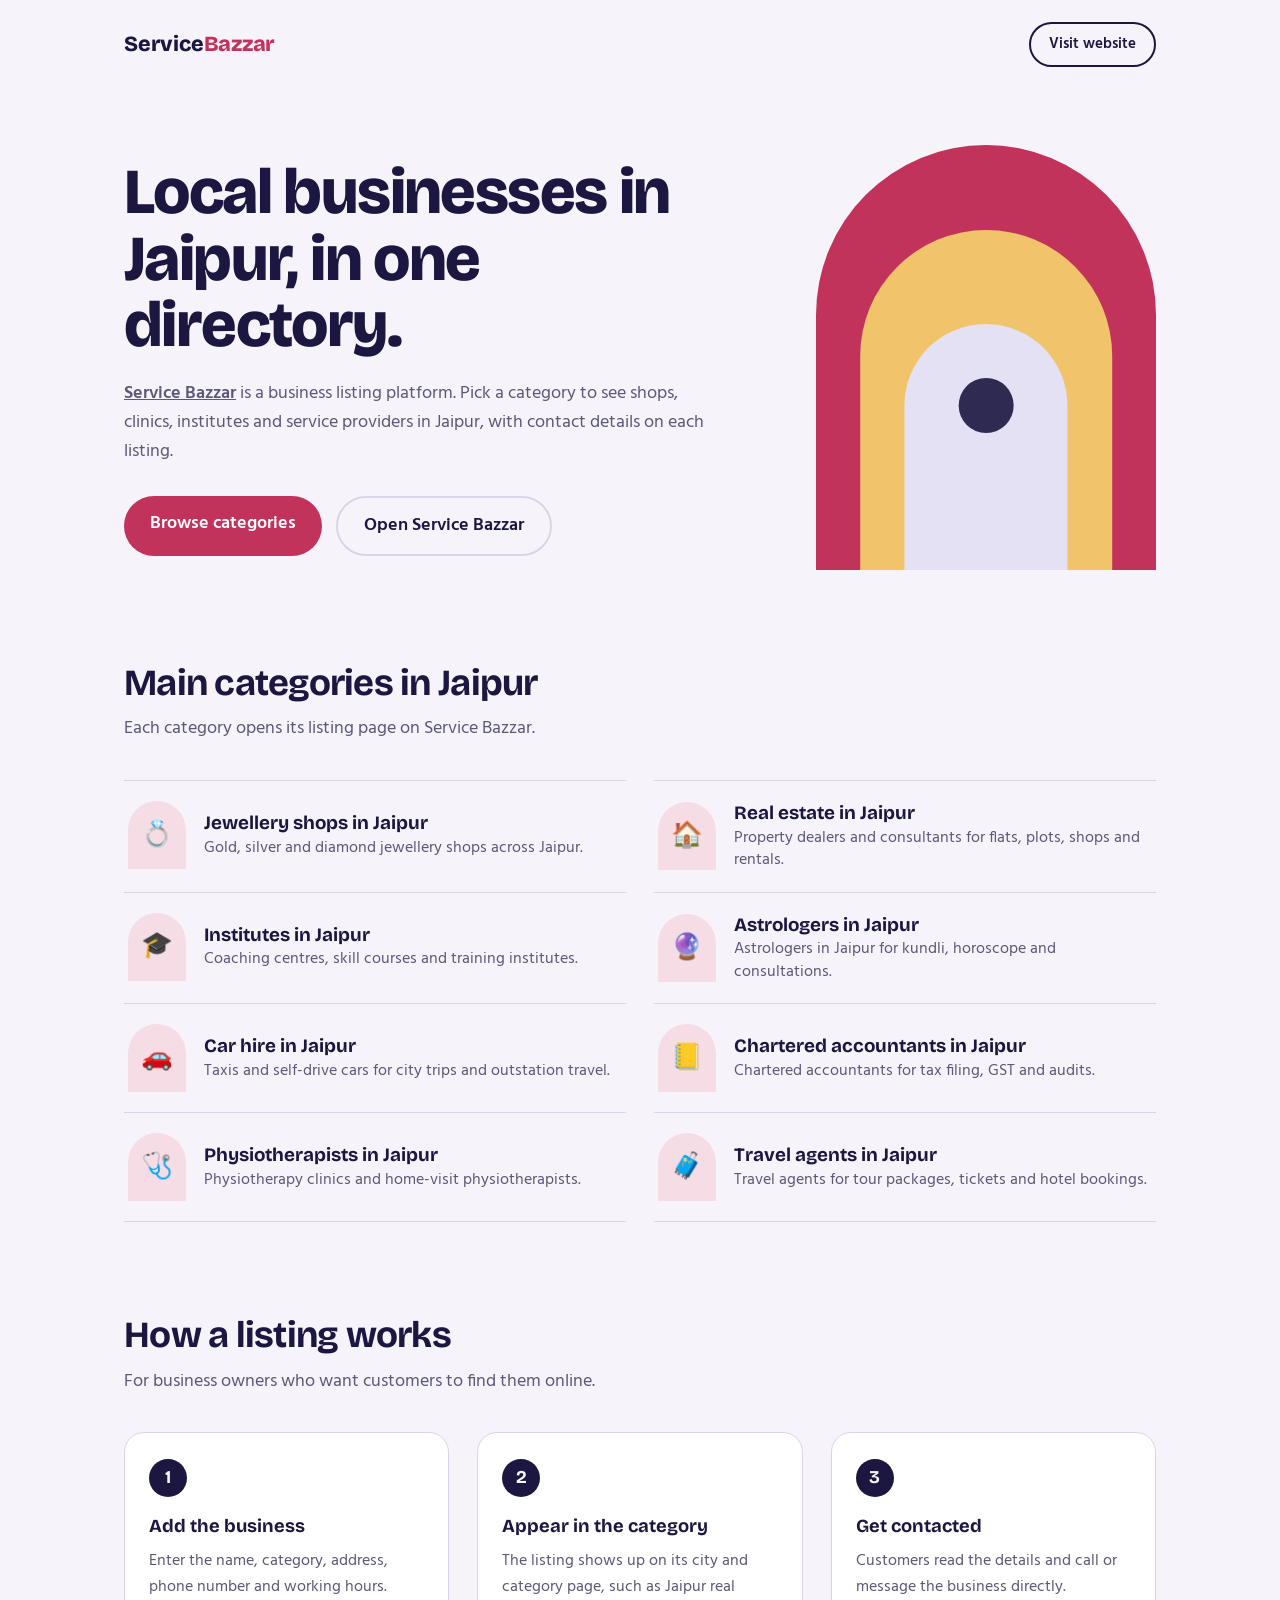
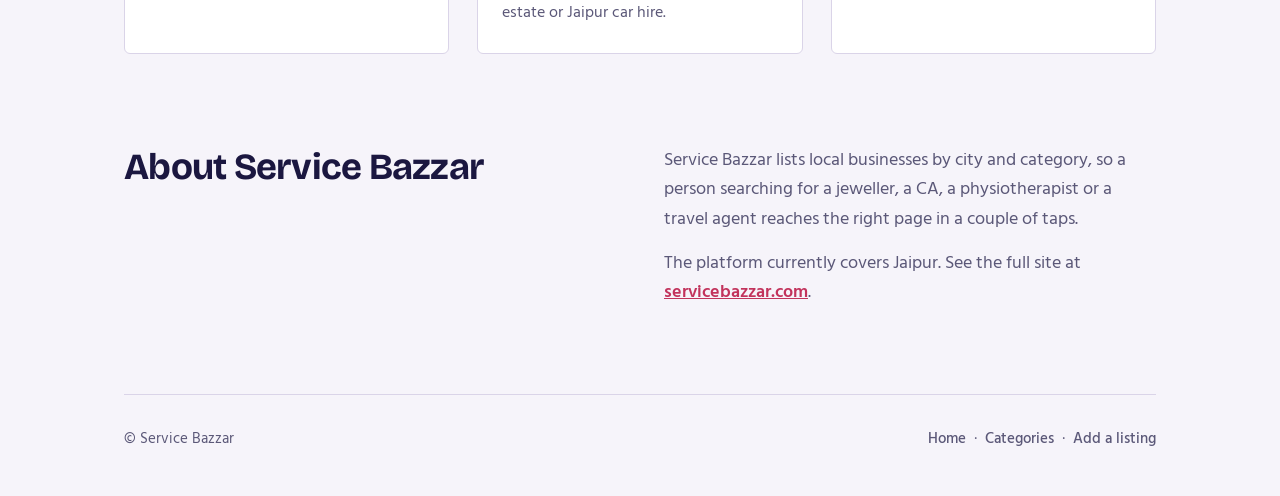
==== index.html @ 939d5f41 "Add files via upload" ====
<!DOCTYPE html>
<html lang="en">
<head>
<meta charset="utf-8">
<meta name="viewport" content="width=device-width, initial-scale=1, viewport-fit=cover">
<title>Service Bazzar – Business directory for Jaipur</title>
<meta name="description" content="Service Bazzar is a local business directory. Browse Jaipur categories such as jewellery shops, real estate, institutes, astrologers, car hire, chartered accountants, physiotherapists and travel agents.">
<link rel="canonical" href="https://servicebazzar09.github.io/servicebazzar09/">
<meta property="og:title" content="Service Bazzar – Business directory for Jaipur">
<meta property="og:description" content="Browse local business categories in Jaipur and add your own listing.">
<meta property="og:type" content="website">
<link rel="preconnect" href="https://fonts.googleapis.com">
<link rel="preconnect" href="https://fonts.gstatic.com" crossorigin>
<link href="https://fonts.googleapis.com/css2?family=Bricolage+Grotesque:opsz,wght@12..96,500;12..96,700;12..96,800&family=Hind:wght@400;500;600&display=swap" rel="stylesheet">
<script type="application/ld+json">
{
  "@context": "https://schema.org",
  "@graph": [
    {
      "@type": "WebSite",
      "name": "Service Bazzar",
      "url": "https://www.servicebazzar.com/"
    },
    {
      "@type": "ItemList",
      "name": "Service Bazzar categories in Jaipur",
      "itemListElement": [
        {
          "@type": "ListItem",
          "position": 1,
          "name": "Jewellery shops in Jaipur",
          "url": "https://www.servicebazzar.com/jaipur/jewellery-shop"
        },
        {
          "@type": "ListItem",
          "position": 2,
          "name": "Real estate in Jaipur",
          "url": "https://www.servicebazzar.com/jaipur/real-estate"
        },
        {
          "@type": "ListItem",
          "position": 3,
          "name": "Institutes in Jaipur",
          "url": "https://www.servicebazzar.com/jaipur/institute"
        },
        {
          "@type": "ListItem",
          "position": 4,
          "name": "Astrologers in Jaipur",
          "url": "https://www.servicebazzar.com/jaipur/astrologers"
        },
        {
          "@type": "ListItem",
          "position": 5,
          "name": "Car hire in Jaipur",
          "url": "https://www.servicebazzar.com/jaipur/car-hire"
        },
        {
          "@type": "ListItem",
          "position": 6,
          "name": "Chartered accountants in Jaipur",
          "url": "https://www.servicebazzar.com/jaipur/chartered--caccountanta"
        },
        {
          "@type": "ListItem",
          "position": 7,
          "name": "Physiotherapists in Jaipur",
          "url": "https://www.servicebazzar.com/jaipur/physiotherapists"
        },
        {
          "@type": "ListItem",
          "position": 8,
          "name": "Travel agents in Jaipur",
          "url": "https://www.servicebazzar.com/jaipur/travel-agent"
        }
      ]
    }
  ]
}
</script>
<style>
:root{
  --bg:#F6F4FA; --surface:#FFFFFF; --ink:#1B1740; --muted:#5B5878; --line:#DAD4E8;
  --rose:#C2335C; --rose-soft:#F6DCE5; --sand:#F1C46B; --indigo-soft:#E4E1F4;
  --head:"Bricolage Grotesque","Segoe UI",system-ui,sans-serif;
  --body:"Hind","Segoe UI",system-ui,-apple-system,sans-serif;
}
@media (prefers-color-scheme:dark){
  :root:not([data-theme="light"]){
    --bg:#14112E; --surface:#1D1941; --ink:#F1EEFB; --muted:#B3AED0; --line:#352F63;
    --rose:#F0769B; --rose-soft:#3A2147; --sand:#F1C46B; --indigo-soft:#262152;
  }
}
*{box-sizing:border-box}
html{scroll-behavior:smooth}
body{margin:0;background:var(--bg);color:var(--ink);font-family:var(--body);font-size:18px;line-height:1.65;padding-top:env(safe-area-inset-top,0px);padding-bottom:env(safe-area-inset-bottom,0px)}
a{color:inherit}
:focus-visible{outline:3px solid var(--rose);outline-offset:3px;border-radius:6px}
.wrap{max-width:1080px;margin:0 auto;padding:0 24px}
header.top{display:flex;align-items:center;justify-content:space-between;padding:22px 0}
.brand{font-family:var(--head);font-weight:800;font-size:1.35rem;text-decoration:none;letter-spacing:-.01em}
.brand i{font-style:normal;color:var(--rose)}
.top a.cta{font-weight:600;text-decoration:none;border:2px solid var(--ink);padding:8px 18px;border-radius:999px;font-size:.95rem}
.top a.cta:hover{background:var(--ink);color:var(--bg)}

.hero{display:grid;grid-template-columns:1.25fr .75fr;gap:48px;align-items:center;padding:56px 0 72px}
.hero h1{font-family:var(--head);font-weight:800;font-size:clamp(2.3rem,5.4vw,4rem);line-height:1.04;letter-spacing:-.025em;margin:0 0 20px}
.hero p{color:var(--muted);max-width:34em;margin:0 0 30px;font-size:1.1rem}
.btns{display:flex;flex-wrap:wrap;gap:14px}
.btn{display:inline-block;font-weight:600;text-decoration:none;padding:13px 26px;border-radius:999px}
.btn.primary{background:var(--rose);color:#fff}
.btn.primary:hover{filter:brightness(1.08)}
.btn.ghost{border:2px solid var(--line)}
.btn.ghost:hover{border-color:var(--ink)}

/* jharokha-style arch stack */
.arches{position:relative;aspect-ratio:4/5;max-width:340px;margin-left:auto;width:100%}
.arches span{position:absolute;left:50%;transform:translateX(-50%);border-radius:999px 999px 0 0;display:block}
.arches .a1{width:100%;height:100%;background:var(--rose)}
.arches .a2{width:74%;height:80%;bottom:0;background:var(--sand)}
.arches .a3{width:48%;height:58%;bottom:0;background:var(--indigo-soft)}
.arches .a3::after{content:"";position:absolute;left:50%;top:22%;width:34%;aspect-ratio:1;transform:translateX(-50%);border-radius:50%;background:var(--ink);opacity:.9}
.arches .a1,.arches .a2,.arches .a3{bottom:0}

section{padding:20px 0 72px}
h2{font-family:var(--head);font-weight:700;font-size:clamp(1.6rem,3.4vw,2.3rem);letter-spacing:-.02em;line-height:1.15;margin:0 0 10px}
.lede{color:var(--muted);margin:0 0 36px;max-width:40em}

ul.tiles{list-style:none;margin:0;padding:0;display:grid;grid-template-columns:repeat(2,1fr);gap:0 28px}
.tile{display:flex;gap:18px;align-items:center;text-decoration:none;padding:20px 4px;border-top:1px solid var(--line)}
ul.tiles li:nth-last-child(-n+2) .tile{border-bottom:1px solid var(--line)}
.arch{flex:none;width:58px;height:68px;display:grid;place-items:end center;padding-bottom:12px;font-size:1.6rem;background:var(--rose-soft);border-radius:999px 999px 8px 8px;transition:background .2s}
.tile-text{display:flex;flex-direction:column}
.tile strong{font-family:var(--head);font-size:1.18rem;font-weight:700;line-height:1.25}
.tile-text span{color:var(--muted);font-size:.97rem;line-height:1.45;margin-top:2px}
.tile:hover strong{color:var(--rose);text-decoration:underline;text-underline-offset:4px}
.tile:hover .arch{background:var(--sand)}

.steps{display:grid;grid-template-columns:repeat(3,1fr);gap:28px;margin:0;padding:0;list-style:none;counter-reset:s}
.steps li{counter-increment:s;background:var(--surface);border:1px solid var(--line);border-radius:20px 20px 6px 6px;padding:26px 24px}
.steps li::before{content:counter(s);display:grid;place-items:center;width:38px;height:38px;border-radius:50%;background:var(--ink);color:var(--bg);font-family:var(--head);font-weight:700;margin-bottom:14px}
.steps h3{font-family:var(--head);font-size:1.15rem;margin:0 0 6px}
.steps p{margin:0;color:var(--muted);font-size:1rem}

.about{display:grid;grid-template-columns:1fr 1fr;gap:48px}
.about p{margin:0 0 14px;color:var(--muted)}
.about a{color:var(--rose);font-weight:600}

footer{border-top:1px solid var(--line);padding:32px 0 44px;color:var(--muted);font-size:.95rem}
footer .row{display:flex;flex-wrap:wrap;gap:12px 28px;justify-content:space-between}
footer a{text-decoration:none;font-weight:500}
footer a:hover{text-decoration:underline}

@media (max-width:820px){
  .hero{grid-template-columns:1fr;gap:36px;padding-top:28px}
  .arches{margin:0;max-width:240px}
  ul.tiles{grid-template-columns:1fr}
  ul.tiles li:nth-last-child(2) .tile{border-bottom:0}
  .steps{grid-template-columns:1fr}
  .about{grid-template-columns:1fr;gap:8px}
}
@media (prefers-reduced-motion:reduce){html{scroll-behavior:auto}*{transition:none!important}}
</style>
</head>
<body>
<div class="wrap">
  <header class="top">
    <a class="brand" href="./">Service<i>Bazzar</i></a>
    <a class="cta" href="https://www.servicebazzar.com/">Visit website</a>
  </header>

  <main>
    <div class="hero">
      <div>
        <h1>Local businesses in Jaipur, in one directory.</h1>
        <p><a href="https://www.servicebazzar.com/" style="font-weight:600">Service Bazzar</a> is a business listing platform. Pick a category to see shops, clinics, institutes and service providers in Jaipur, with contact details on each listing.</p>
        <div class="btns">
          <a class="btn primary" href="#categories">Browse categories</a>
          <a class="btn ghost" href="https://www.servicebazzar.com/">Open Service Bazzar</a>
        </div>
      </div>
      <div class="arches" aria-hidden="true"><span class="a1"></span><span class="a2"></span><span class="a3"></span></div>
    </div>

    <section id="categories">
      <h2>Main categories in Jaipur</h2>
      <p class="lede">Each category opens its listing page on Service Bazzar.</p>
      <ul class="tiles">
      <li><a class="tile" href="https://www.servicebazzar.com/jaipur/jewellery-shop">
        <span class="arch" aria-hidden="true">💍</span>
        <span class="tile-text"><strong>Jewellery shops in Jaipur</strong><span>Gold, silver and diamond jewellery shops across Jaipur.</span></span>
      </a></li>
      <li><a class="tile" href="https://www.servicebazzar.com/jaipur/real-estate">
        <span class="arch" aria-hidden="true">🏠</span>
        <span class="tile-text"><strong>Real estate in Jaipur</strong><span>Property dealers and consultants for flats, plots, shops and rentals.</span></span>
      </a></li>
      <li><a class="tile" href="https://www.servicebazzar.com/jaipur/institute">
        <span class="arch" aria-hidden="true">🎓</span>
        <span class="tile-text"><strong>Institutes in Jaipur</strong><span>Coaching centres, skill courses and training institutes.</span></span>
      </a></li>
      <li><a class="tile" href="https://www.servicebazzar.com/jaipur/astrologers">
        <span class="arch" aria-hidden="true">🔮</span>
        <span class="tile-text"><strong>Astrologers in Jaipur</strong><span>Astrologers in Jaipur for kundli, horoscope and consultations.</span></span>
      </a></li>
      <li><a class="tile" href="https://www.servicebazzar.com/jaipur/car-hire">
        <span class="arch" aria-hidden="true">🚗</span>
        <span class="tile-text"><strong>Car hire in Jaipur</strong><span>Taxis and self-drive cars for city trips and outstation travel.</span></span>
      </a></li>
      <li><a class="tile" href="https://www.servicebazzar.com/jaipur/chartered--caccountanta">
        <span class="arch" aria-hidden="true">📒</span>
        <span class="tile-text"><strong>Chartered accountants in Jaipur</strong><span>Chartered accountants for tax filing, GST and audits.</span></span>
      </a></li>
      <li><a class="tile" href="https://www.servicebazzar.com/jaipur/physiotherapists">
        <span class="arch" aria-hidden="true">🩺</span>
        <span class="tile-text"><strong>Physiotherapists in Jaipur</strong><span>Physiotherapy clinics and home-visit physiotherapists.</span></span>
      </a></li>
      <li><a class="tile" href="https://www.servicebazzar.com/jaipur/travel-agent">
        <span class="arch" aria-hidden="true">🧳</span>
        <span class="tile-text"><strong>Travel agents in Jaipur</strong><span>Travel agents for tour packages, tickets and hotel bookings.</span></span>
      </a></li>
      </ul>
    </section>

    <section id="how">
      <h2>How a listing works</h2>
      <p class="lede">For business owners who want customers to find them online.</p>
      <ol class="steps">
        <li><h3>Add the business</h3><p>Enter the name, category, address, phone number and working hours.</p></li>
        <li><h3>Appear in the category</h3><p>The listing shows up on its city and category page, such as Jaipur real estate or Jaipur car hire.</p></li>
        <li><h3>Get contacted</h3><p>Customers read the details and call or message the business directly.</p></li>
      </ol>
    </section>

    <section id="about">
      <div class="about">
        <div><h2>About Service Bazzar</h2></div>
        <div>
          <p>Service Bazzar lists local businesses by city and category, so a person searching for a jeweller, a CA, a physiotherapist or a travel agent reaches the right page in a couple of taps.</p>
          <p>The platform currently covers Jaipur. See the full site at <a href="https://www.servicebazzar.com/">servicebazzar.com</a>.</p>
        </div>
      </div>
    </section>
  </main>

  <footer>
    <div class="row">
      <span>© Service Bazzar</span>
      <nav aria-label="Footer"><a href="https://www.servicebazzar.com/">Home</a> &nbsp;·&nbsp; <a href="#categories">Categories</a> &nbsp;·&nbsp; <a href="#how">Add a listing</a></nav>
    </div>
  </footer>
</div>
</body>
</html>
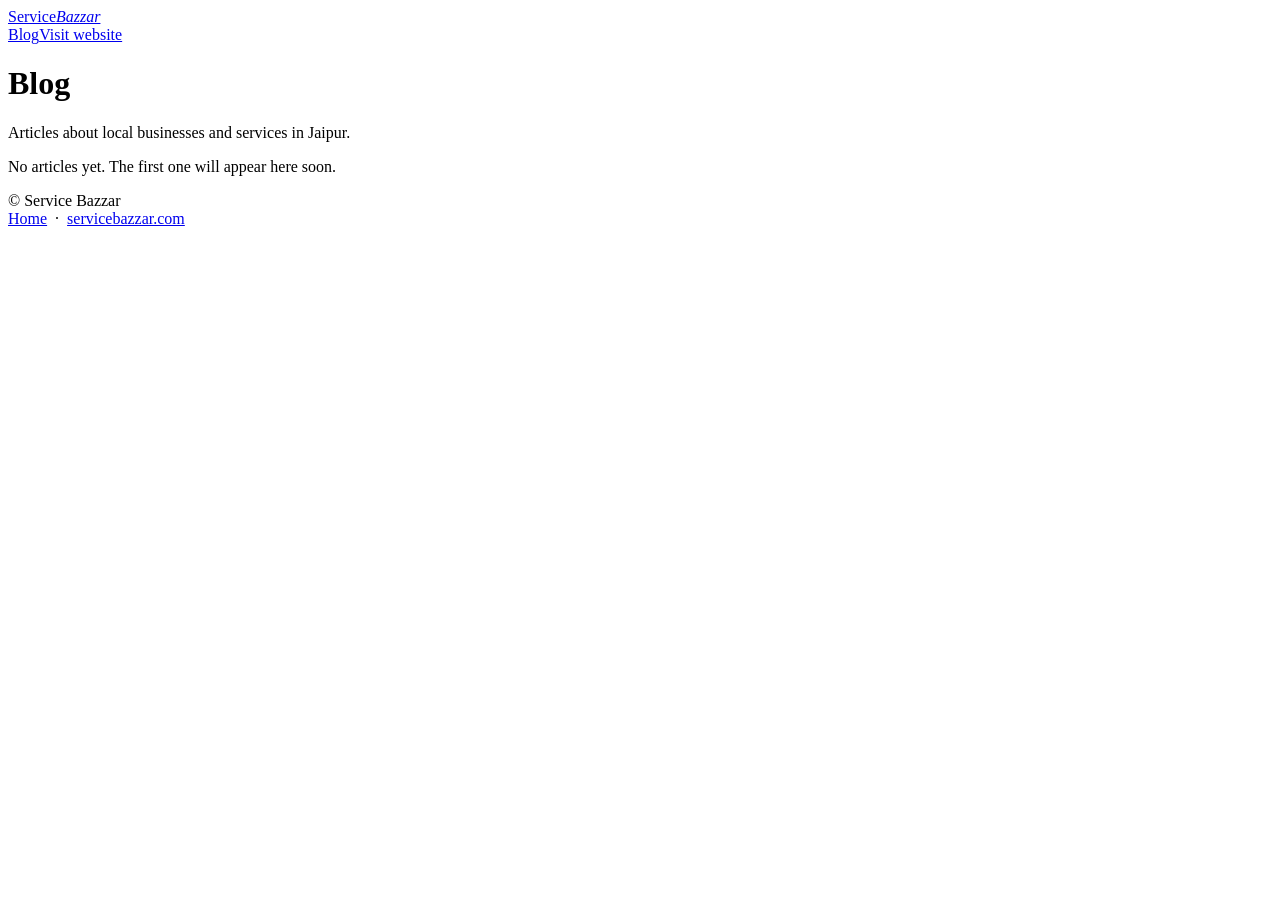
==== commit 70aa9c4b: "Add files via upload" ====
--- a/index.html
+++ b/index.html
@@ -3,251 +3,22 @@
 <head>
 <meta charset="utf-8">
 <meta name="viewport" content="width=device-width, initial-scale=1, viewport-fit=cover">
-<title>Service Bazzar – Business directory for Jaipur</title>
-<meta name="description" content="Service Bazzar is a local business directory. Browse Jaipur categories such as jewellery shops, real estate, institutes, astrologers, car hire, chartered accountants, physiotherapists and travel agents.">
-<link rel="canonical" href="https://servicebazzar09.github.io/servicebazzar09/">
-<meta property="og:title" content="Service Bazzar – Business directory for Jaipur">
-<meta property="og:description" content="Browse local business categories in Jaipur and add your own listing.">
-<meta property="og:type" content="website">
+<title>Blog – Service Bazzar</title>
+<meta name="description" content="Articles from Service Bazzar about local businesses and services in Jaipur.">
+<link rel="canonical" href="https://servicebazzar09.github.io/servicebazzar09/blog/">
 <link rel="preconnect" href="https://fonts.googleapis.com">
 <link rel="preconnect" href="https://fonts.gstatic.com" crossorigin>
 <link href="https://fonts.googleapis.com/css2?family=Bricolage+Grotesque:opsz,wght@12..96,500;12..96,700;12..96,800&family=Hind:wght@400;500;600&display=swap" rel="stylesheet">
-<script type="application/ld+json">
-{
-  "@context": "https://schema.org",
-  "@graph": [
-    {
-      "@type": "WebSite",
-      "name": "Service Bazzar",
-      "url": "https://www.servicebazzar.com/"
-    },
-    {
-      "@type": "ItemList",
-      "name": "Service Bazzar categories in Jaipur",
-      "itemListElement": [
-        {
-          "@type": "ListItem",
-          "position": 1,
-          "name": "Jewellery shops in Jaipur",
-          "url": "https://www.servicebazzar.com/jaipur/jewellery-shop"
-        },
-        {
-          "@type": "ListItem",
-          "position": 2,
-          "name": "Real estate in Jaipur",
-          "url": "https://www.servicebazzar.com/jaipur/real-estate"
-        },
-        {
-          "@type": "ListItem",
-          "position": 3,
-          "name": "Institutes in Jaipur",
-          "url": "https://www.servicebazzar.com/jaipur/institute"
-        },
-        {
-          "@type": "ListItem",
-          "position": 4,
-          "name": "Astrologers in Jaipur",
-          "url": "https://www.servicebazzar.com/jaipur/astrologers"
-        },
-        {
-          "@type": "ListItem",
-          "position": 5,
-          "name": "Car hire in Jaipur",
-          "url": "https://www.servicebazzar.com/jaipur/car-hire"
-        },
-        {
-          "@type": "ListItem",
-          "position": 6,
-          "name": "Chartered accountants in Jaipur",
-          "url": "https://www.servicebazzar.com/jaipur/chartered--caccountanta"
-        },
-        {
-          "@type": "ListItem",
-          "position": 7,
-          "name": "Physiotherapists in Jaipur",
-          "url": "https://www.servicebazzar.com/jaipur/physiotherapists"
-        },
-        {
-          "@type": "ListItem",
-          "position": 8,
-          "name": "Travel agents in Jaipur",
-          "url": "https://www.servicebazzar.com/jaipur/travel-agent"
-        }
-      ]
-    }
-  ]
-}
-</script>
-<style>
-:root{
-  --bg:#F6F4FA; --surface:#FFFFFF; --ink:#1B1740; --muted:#5B5878; --line:#DAD4E8;
-  --rose:#C2335C; --rose-soft:#F6DCE5; --sand:#F1C46B; --indigo-soft:#E4E1F4;
-  --head:"Bricolage Grotesque","Segoe UI",system-ui,sans-serif;
-  --body:"Hind","Segoe UI",system-ui,-apple-system,sans-serif;
-}
-@media (prefers-color-scheme:dark){
-  :root:not([data-theme="light"]){
-    --bg:#14112E; --surface:#1D1941; --ink:#F1EEFB; --muted:#B3AED0; --line:#352F63;
-    --rose:#F0769B; --rose-soft:#3A2147; --sand:#F1C46B; --indigo-soft:#262152;
-  }
-}
-*{box-sizing:border-box}
-html{scroll-behavior:smooth}
-body{margin:0;background:var(--bg);color:var(--ink);font-family:var(--body);font-size:18px;line-height:1.65;padding-top:env(safe-area-inset-top,0px);padding-bottom:env(safe-area-inset-bottom,0px)}
-a{color:inherit}
-:focus-visible{outline:3px solid var(--rose);outline-offset:3px;border-radius:6px}
-.wrap{max-width:1080px;margin:0 auto;padding:0 24px}
-header.top{display:flex;align-items:center;justify-content:space-between;padding:22px 0}
-.brand{font-family:var(--head);font-weight:800;font-size:1.35rem;text-decoration:none;letter-spacing:-.01em}
-.brand i{font-style:normal;color:var(--rose)}
-.top a.cta{font-weight:600;text-decoration:none;border:2px solid var(--ink);padding:8px 18px;border-radius:999px;font-size:.95rem}
-.top a.cta:hover{background:var(--ink);color:var(--bg)}
-
-.hero{display:grid;grid-template-columns:1.25fr .75fr;gap:48px;align-items:center;padding:56px 0 72px}
-.hero h1{font-family:var(--head);font-weight:800;font-size:clamp(2.3rem,5.4vw,4rem);line-height:1.04;letter-spacing:-.025em;margin:0 0 20px}
-.hero p{color:var(--muted);max-width:34em;margin:0 0 30px;font-size:1.1rem}
-.btns{display:flex;flex-wrap:wrap;gap:14px}
-.btn{display:inline-block;font-weight:600;text-decoration:none;padding:13px 26px;border-radius:999px}
-.btn.primary{background:var(--rose);color:#fff}
-.btn.primary:hover{filter:brightness(1.08)}
-.btn.ghost{border:2px solid var(--line)}
-.btn.ghost:hover{border-color:var(--ink)}
-
-/* jharokha-style arch stack */
-.arches{position:relative;aspect-ratio:4/5;max-width:340px;margin-left:auto;width:100%}
-.arches span{position:absolute;left:50%;transform:translateX(-50%);border-radius:999px 999px 0 0;display:block}
-.arches .a1{width:100%;height:100%;background:var(--rose)}
-.arches .a2{width:74%;height:80%;bottom:0;background:var(--sand)}
-.arches .a3{width:48%;height:58%;bottom:0;background:var(--indigo-soft)}
-.arches .a3::after{content:"";position:absolute;left:50%;top:22%;width:34%;aspect-ratio:1;transform:translateX(-50%);border-radius:50%;background:var(--ink);opacity:.9}
-.arches .a1,.arches .a2,.arches .a3{bottom:0}
-
-section{padding:20px 0 72px}
-h2{font-family:var(--head);font-weight:700;font-size:clamp(1.6rem,3.4vw,2.3rem);letter-spacing:-.02em;line-height:1.15;margin:0 0 10px}
-.lede{color:var(--muted);margin:0 0 36px;max-width:40em}
-
-ul.tiles{list-style:none;margin:0;padding:0;display:grid;grid-template-columns:repeat(2,1fr);gap:0 28px}
-.tile{display:flex;gap:18px;align-items:center;text-decoration:none;padding:20px 4px;border-top:1px solid var(--line)}
-ul.tiles li:nth-last-child(-n+2) .tile{border-bottom:1px solid var(--line)}
-.arch{flex:none;width:58px;height:68px;display:grid;place-items:end center;padding-bottom:12px;font-size:1.6rem;background:var(--rose-soft);border-radius:999px 999px 8px 8px;transition:background .2s}
-.tile-text{display:flex;flex-direction:column}
-.tile strong{font-family:var(--head);font-size:1.18rem;font-weight:700;line-height:1.25}
-.tile-text span{color:var(--muted);font-size:.97rem;line-height:1.45;margin-top:2px}
-.tile:hover strong{color:var(--rose);text-decoration:underline;text-underline-offset:4px}
-.tile:hover .arch{background:var(--sand)}
-
-.steps{display:grid;grid-template-columns:repeat(3,1fr);gap:28px;margin:0;padding:0;list-style:none;counter-reset:s}
-.steps li{counter-increment:s;background:var(--surface);border:1px solid var(--line);border-radius:20px 20px 6px 6px;padding:26px 24px}
-.steps li::before{content:counter(s);display:grid;place-items:center;width:38px;height:38px;border-radius:50%;background:var(--ink);color:var(--bg);font-family:var(--head);font-weight:700;margin-bottom:14px}
-.steps h3{font-family:var(--head);font-size:1.15rem;margin:0 0 6px}
-.steps p{margin:0;color:var(--muted);font-size:1rem}
-
-.about{display:grid;grid-template-columns:1fr 1fr;gap:48px}
-.about p{margin:0 0 14px;color:var(--muted)}
-.about a{color:var(--rose);font-weight:600}
-
-footer{border-top:1px solid var(--line);padding:32px 0 44px;color:var(--muted);font-size:.95rem}
-footer .row{display:flex;flex-wrap:wrap;gap:12px 28px;justify-content:space-between}
-footer a{text-decoration:none;font-weight:500}
-footer a:hover{text-decoration:underline}
-
-@media (max-width:820px){
-  .hero{grid-template-columns:1fr;gap:36px;padding-top:28px}
-  .arches{margin:0;max-width:240px}
-  ul.tiles{grid-template-columns:1fr}
-  ul.tiles li:nth-last-child(2) .tile{border-bottom:0}
-  .steps{grid-template-columns:1fr}
-  .about{grid-template-columns:1fr;gap:8px}
-}
-@media (prefers-reduced-motion:reduce){html{scroll-behavior:auto}*{transition:none!important}}
-</style>
+<link rel="stylesheet" href="../assets/blog.css">
 </head>
 <body>
 <div class="wrap">
-  <header class="top">
-    <a class="brand" href="./">Service<i>Bazzar</i></a>
-    <a class="cta" href="https://www.servicebazzar.com/">Visit website</a>
-  </header>
-
-  <main>
-    <div class="hero">
-      <div>
-        <h1>Local businesses in Jaipur, in one directory.</h1>
-        <p><a href="https://www.servicebazzar.com/" style="font-weight:600">Service Bazzar</a> is a business listing platform. Pick a category to see shops, clinics, institutes and service providers in Jaipur, with contact details on each listing.</p>
-        <div class="btns">
-          <a class="btn primary" href="#categories">Browse categories</a>
-          <a class="btn ghost" href="https://www.servicebazzar.com/">Open Service Bazzar</a>
-        </div>
-      </div>
-      <div class="arches" aria-hidden="true"><span class="a1"></span><span class="a2"></span><span class="a3"></span></div>
-    </div>
-
-    <section id="categories">
-      <h2>Main categories in Jaipur</h2>
-      <p class="lede">Each category opens its listing page on Service Bazzar.</p>
-      <ul class="tiles">
-      <li><a class="tile" href="https://www.servicebazzar.com/jaipur/jewellery-shop">
-        <span class="arch" aria-hidden="true">💍</span>
-        <span class="tile-text"><strong>Jewellery shops in Jaipur</strong><span>Gold, silver and diamond jewellery shops across Jaipur.</span></span>
-      </a></li>
-      <li><a class="tile" href="https://www.servicebazzar.com/jaipur/real-estate">
-        <span class="arch" aria-hidden="true">🏠</span>
-        <span class="tile-text"><strong>Real estate in Jaipur</strong><span>Property dealers and consultants for flats, plots, shops and rentals.</span></span>
-      </a></li>
-      <li><a class="tile" href="https://www.servicebazzar.com/jaipur/institute">
-        <span class="arch" aria-hidden="true">🎓</span>
-        <span class="tile-text"><strong>Institutes in Jaipur</strong><span>Coaching centres, skill courses and training institutes.</span></span>
-      </a></li>
-      <li><a class="tile" href="https://www.servicebazzar.com/jaipur/astrologers">
-        <span class="arch" aria-hidden="true">🔮</span>
-        <span class="tile-text"><strong>Astrologers in Jaipur</strong><span>Astrologers in Jaipur for kundli, horoscope and consultations.</span></span>
-      </a></li>
-      <li><a class="tile" href="https://www.servicebazzar.com/jaipur/car-hire">
-        <span class="arch" aria-hidden="true">🚗</span>
-        <span class="tile-text"><strong>Car hire in Jaipur</strong><span>Taxis and self-drive cars for city trips and outstation travel.</span></span>
-      </a></li>
-      <li><a class="tile" href="https://www.servicebazzar.com/jaipur/chartered--caccountanta">
-        <span class="arch" aria-hidden="true">📒</span>
-        <span class="tile-text"><strong>Chartered accountants in Jaipur</strong><span>Chartered accountants for tax filing, GST and audits.</span></span>
-      </a></li>
-      <li><a class="tile" href="https://www.servicebazzar.com/jaipur/physiotherapists">
-        <span class="arch" aria-hidden="true">🩺</span>
-        <span class="tile-text"><strong>Physiotherapists in Jaipur</strong><span>Physiotherapy clinics and home-visit physiotherapists.</span></span>
-      </a></li>
-      <li><a class="tile" href="https://www.servicebazzar.com/jaipur/travel-agent">
-        <span class="arch" aria-hidden="true">🧳</span>
-        <span class="tile-text"><strong>Travel agents in Jaipur</strong><span>Travel agents for tour packages, tickets and hotel bookings.</span></span>
-      </a></li>
-      </ul>
-    </section>
-
-    <section id="how">
-      <h2>How a listing works</h2>
-      <p class="lede">For business owners who want customers to find them online.</p>
-      <ol class="steps">
-        <li><h3>Add the business</h3><p>Enter the name, category, address, phone number and working hours.</p></li>
-        <li><h3>Appear in the category</h3><p>The listing shows up on its city and category page, such as Jaipur real estate or Jaipur car hire.</p></li>
-        <li><h3>Get contacted</h3><p>Customers read the details and call or message the business directly.</p></li>
-      </ol>
-    </section>
-
-    <section id="about">
-      <div class="about">
-        <div><h2>About Service Bazzar</h2></div>
-        <div>
-          <p>Service Bazzar lists local businesses by city and category, so a person searching for a jeweller, a CA, a physiotherapist or a travel agent reaches the right page in a couple of taps.</p>
-          <p>The platform currently covers Jaipur. See the full site at <a href="https://www.servicebazzar.com/">servicebazzar.com</a>.</p>
-        </div>
-      </div>
-    </section>
-  </main>
-
-  <footer>
-    <div class="row">
-      <span>© Service Bazzar</span>
-      <nav aria-label="Footer"><a href="https://www.servicebazzar.com/">Home</a> &nbsp;·&nbsp; <a href="#categories">Categories</a> &nbsp;·&nbsp; <a href="#how">Add a listing</a></nav>
-    </div>
-  </footer>
+<header class="top"><a class="brand" href="../">Service<i>Bazzar</i></a><nav class="topnav"><a href="./">Blog</a><a class="cta" href="https://www.servicebazzar.com/">Visit website</a></nav></header>
+<main>
+<div class="blog-head"><h1>Blog</h1><p>Articles about local businesses and services in Jaipur.</p></div>
+<p class="empty">No articles yet. The first one will appear here soon.</p>
+</main>
+<footer><div class="row"><span>© Service Bazzar</span><nav><a href="../">Home</a> &nbsp;·&nbsp; <a href="https://www.servicebazzar.com/">servicebazzar.com</a></nav></div></footer>
 </div>
 </body>
 </html>
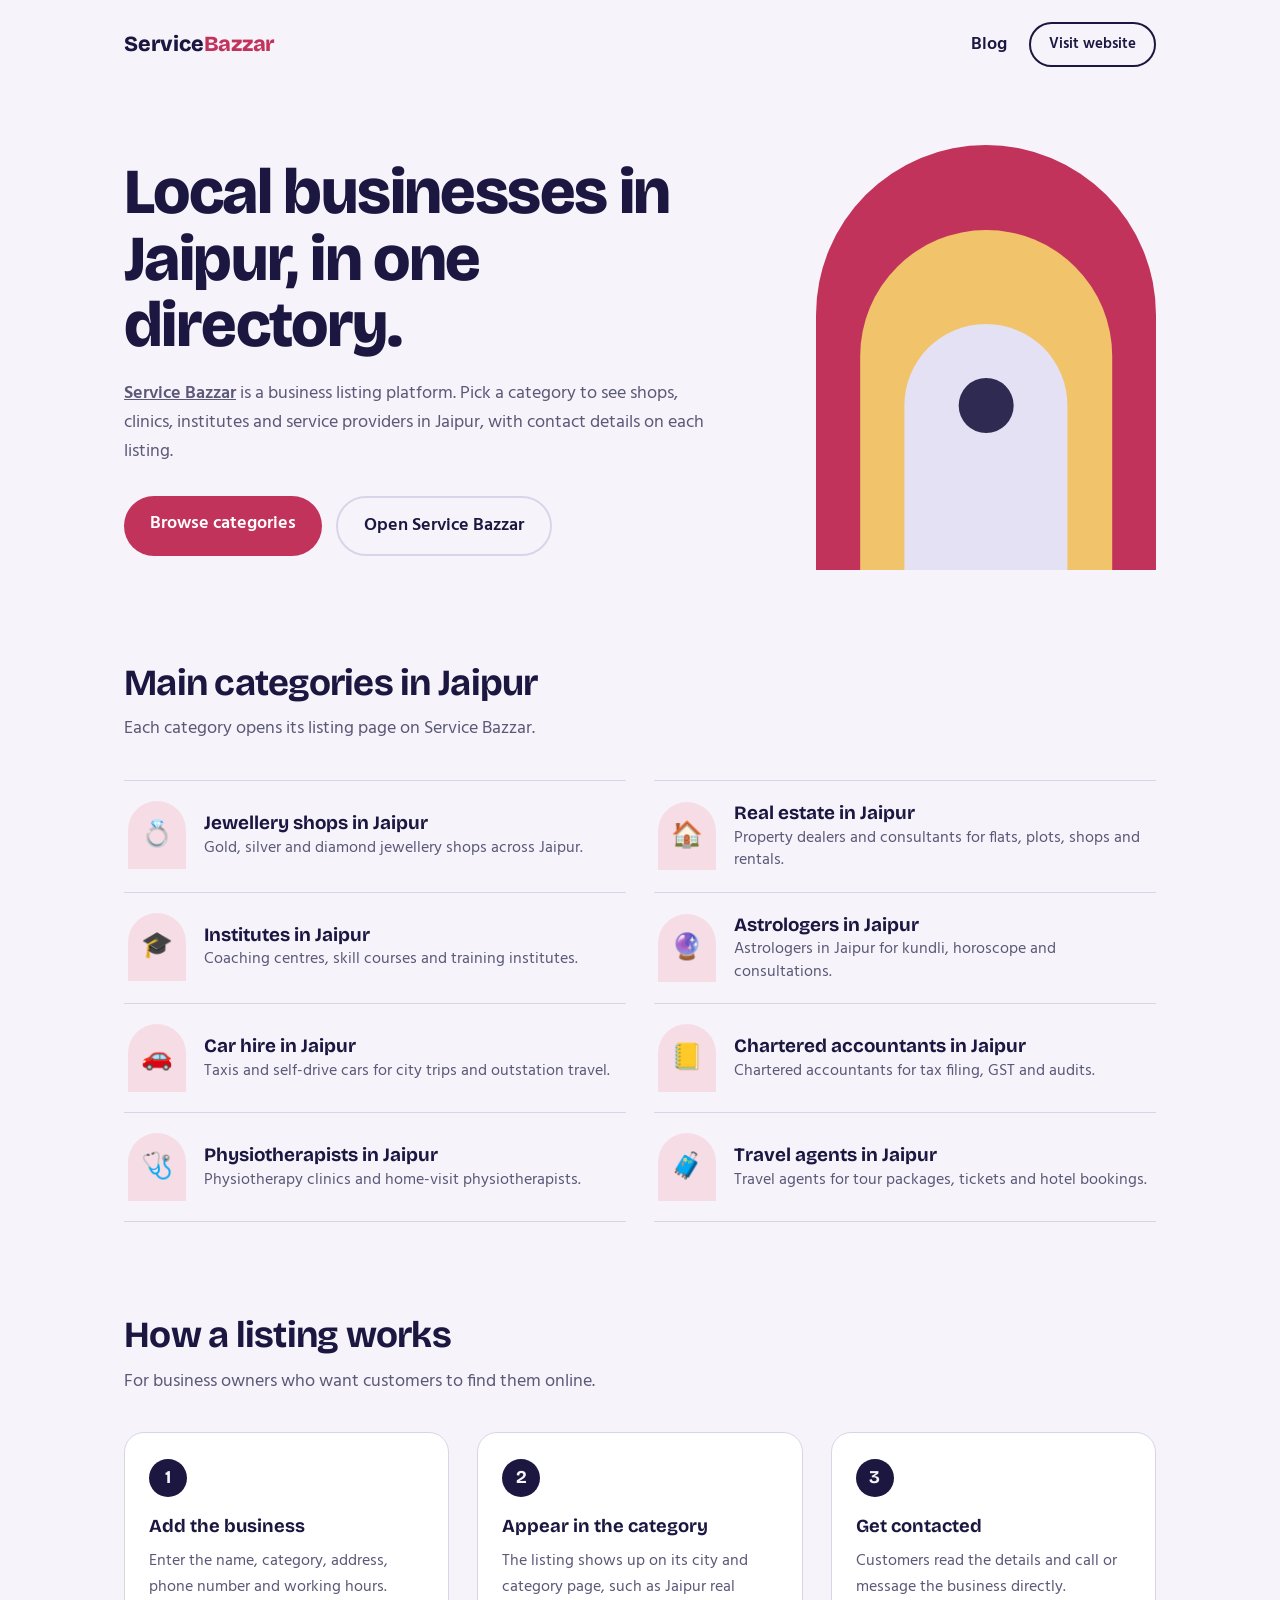
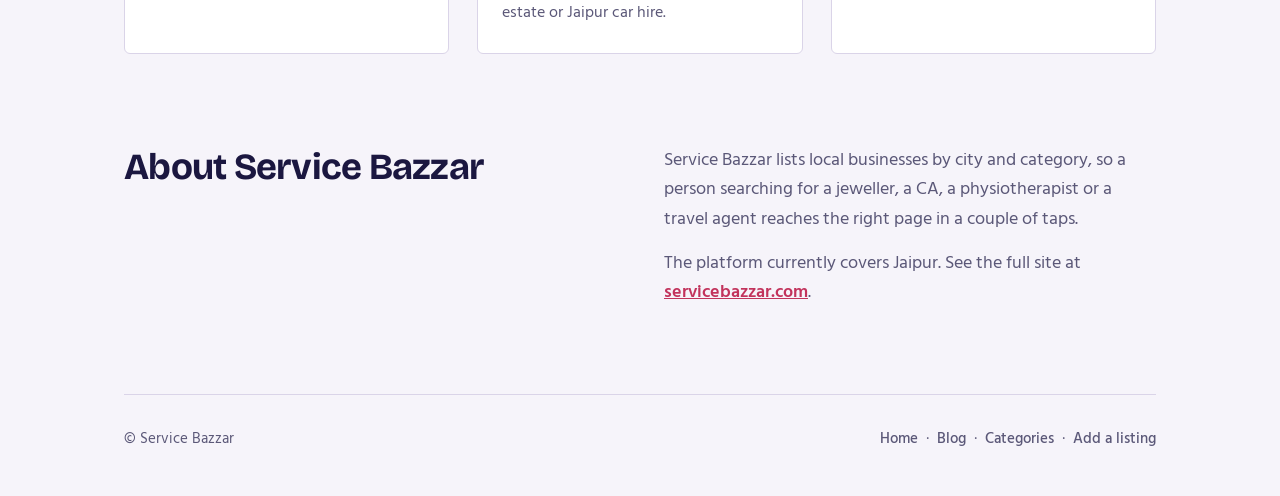
==== commit aff7b233: "Add files via upload" ====
--- a/index.html
+++ b/index.html
@@ -3,22 +3,286 @@
 <head>
 <meta charset="utf-8">
 <meta name="viewport" content="width=device-width, initial-scale=1, viewport-fit=cover">
-<title>Blog – Service Bazzar</title>
-<meta name="description" content="Articles from Service Bazzar about local businesses and services in Jaipur.">
-<link rel="canonical" href="https://servicebazzar09.github.io/servicebazzar09/blog/">
+<title>Service Bazzar – Business directory for Jaipur</title>
+<meta name="description" content="Service Bazzar is a local business directory. Browse Jaipur categories such as jewellery shops, real estate, institutes, astrologers, car hire, chartered accountants, physiotherapists and travel agents.">
+<link rel="canonical" href="https://servicebazzar09.github.io/servicebazzar09/">
+<meta property="og:title" content="Service Bazzar – Business directory for Jaipur">
+<meta property="og:description" content="Browse local business categories in Jaipur and add your own listing.">
+<meta property="og:type" content="website">
 <link rel="preconnect" href="https://fonts.googleapis.com">
 <link rel="preconnect" href="https://fonts.gstatic.com" crossorigin>
 <link href="https://fonts.googleapis.com/css2?family=Bricolage+Grotesque:opsz,wght@12..96,500;12..96,700;12..96,800&family=Hind:wght@400;500;600&display=swap" rel="stylesheet">
-<link rel="stylesheet" href="../assets/blog.css">
+<script type="application/ld+json">
+{
+  "@context": "https://schema.org",
+  "@graph": [
+    {
+      "@type": "WebSite",
+      "name": "Service Bazzar",
+      "url": "https://www.servicebazzar.com/"
+    },
+    {
+      "@type": "ItemList",
+      "name": "Service Bazzar categories in Jaipur",
+      "itemListElement": [
+        {
+          "@type": "ListItem",
+          "position": 1,
+          "name": "Jewellery shops in Jaipur",
+          "url": "https://www.servicebazzar.com/jaipur/jewellery-shop"
+        },
+        {
+          "@type": "ListItem",
+          "position": 2,
+          "name": "Real estate in Jaipur",
+          "url": "https://www.servicebazzar.com/jaipur/real-estate"
+        },
+        {
+          "@type": "ListItem",
+          "position": 3,
+          "name": "Institutes in Jaipur",
+          "url": "https://www.servicebazzar.com/jaipur/institute"
+        },
+        {
+          "@type": "ListItem",
+          "position": 4,
+          "name": "Astrologers in Jaipur",
+          "url": "https://www.servicebazzar.com/jaipur/astrologers"
+        },
+        {
+          "@type": "ListItem",
+          "position": 5,
+          "name": "Car hire in Jaipur",
+          "url": "https://www.servicebazzar.com/jaipur/car-hire"
+        },
+        {
+          "@type": "ListItem",
+          "position": 6,
+          "name": "Chartered accountants in Jaipur",
+          "url": "https://www.servicebazzar.com/jaipur/chartered--caccountanta"
+        },
+        {
+          "@type": "ListItem",
+          "position": 7,
+          "name": "Physiotherapists in Jaipur",
+          "url": "https://www.servicebazzar.com/jaipur/physiotherapists"
+        },
+        {
+          "@type": "ListItem",
+          "position": 8,
+          "name": "Travel agents in Jaipur",
+          "url": "https://www.servicebazzar.com/jaipur/travel-agent"
+        }
+      ]
+    }
+  ]
+}
+</script>
+<style>
+:root{
+  --bg:#F6F4FA; --surface:#FFFFFF; --ink:#1B1740; --muted:#5B5878; --line:#DAD4E8;
+  --rose:#C2335C; --rose-soft:#F6DCE5; --sand:#F1C46B; --indigo-soft:#E4E1F4;
+  --head:"Bricolage Grotesque","Segoe UI",system-ui,sans-serif;
+  --body:"Hind","Segoe UI",system-ui,-apple-system,sans-serif;
+}
+@media (prefers-color-scheme:dark){
+  :root:not([data-theme="light"]){
+    --bg:#14112E; --surface:#1D1941; --ink:#F1EEFB; --muted:#B3AED0; --line:#352F63;
+    --rose:#F0769B; --rose-soft:#3A2147; --sand:#F1C46B; --indigo-soft:#262152;
+  }
+}
+*{box-sizing:border-box}
+html{scroll-behavior:smooth}
+body{margin:0;background:var(--bg);color:var(--ink);font-family:var(--body);font-size:18px;line-height:1.65;padding-top:env(safe-area-inset-top,0px);padding-bottom:env(safe-area-inset-bottom,0px)}
+a{color:inherit}
+:focus-visible{outline:3px solid var(--rose);outline-offset:3px;border-radius:6px}
+.wrap{max-width:1080px;margin:0 auto;padding:0 24px}
+header.top{display:flex;align-items:center;justify-content:space-between;padding:22px 0}
+.brand{font-family:var(--head);font-weight:800;font-size:1.35rem;text-decoration:none;letter-spacing:-.01em}
+.brand i{font-style:normal;color:var(--rose)}
+.topnav{display:flex;align-items:center;gap:22px}
+.topnav>a:not(.cta){font-weight:600;text-decoration:none}
+.topnav>a:not(.cta):hover{color:var(--rose)}
+.top a.cta{font-weight:600;text-decoration:none;border:2px solid var(--ink);padding:8px 18px;border-radius:999px;font-size:.95rem}
+.top a.cta:hover{background:var(--ink);color:var(--bg)}
+
+.hero{display:grid;grid-template-columns:1.25fr .75fr;gap:48px;align-items:center;padding:56px 0 72px}
+.hero h1{font-family:var(--head);font-weight:800;font-size:clamp(2.3rem,5.4vw,4rem);line-height:1.04;letter-spacing:-.025em;margin:0 0 20px}
+.hero p{color:var(--muted);max-width:34em;margin:0 0 30px;font-size:1.1rem}
+.btns{display:flex;flex-wrap:wrap;gap:14px}
+.btn{display:inline-block;font-weight:600;text-decoration:none;padding:13px 26px;border-radius:999px}
+.btn.primary{background:var(--rose);color:#fff}
+.btn.primary:hover{filter:brightness(1.08)}
+.btn.ghost{border:2px solid var(--line)}
+.btn.ghost:hover{border-color:var(--ink)}
+
+/* jharokha-style arch stack */
+.arches{position:relative;aspect-ratio:4/5;max-width:340px;margin-left:auto;width:100%}
+.arches span{position:absolute;left:50%;transform:translateX(-50%);border-radius:999px 999px 0 0;display:block}
+.arches .a1{width:100%;height:100%;background:var(--rose)}
+.arches .a2{width:74%;height:80%;bottom:0;background:var(--sand)}
+.arches .a3{width:48%;height:58%;bottom:0;background:var(--indigo-soft)}
+.arches .a3::after{content:"";position:absolute;left:50%;top:22%;width:34%;aspect-ratio:1;transform:translateX(-50%);border-radius:50%;background:var(--ink);opacity:.9}
+.arches .a1,.arches .a2,.arches .a3{bottom:0}
+
+section{padding:20px 0 72px}
+h2{font-family:var(--head);font-weight:700;font-size:clamp(1.6rem,3.4vw,2.3rem);letter-spacing:-.02em;line-height:1.15;margin:0 0 10px}
+.lede{color:var(--muted);margin:0 0 36px;max-width:40em}
+
+ul.tiles{list-style:none;margin:0;padding:0;display:grid;grid-template-columns:repeat(2,1fr);gap:0 28px}
+.tile{display:flex;gap:18px;align-items:center;text-decoration:none;padding:20px 4px;border-top:1px solid var(--line)}
+ul.tiles li:nth-last-child(-n+2) .tile{border-bottom:1px solid var(--line)}
+.arch{flex:none;width:58px;height:68px;display:grid;place-items:end center;padding-bottom:12px;font-size:1.6rem;background:var(--rose-soft);border-radius:999px 999px 8px 8px;transition:background .2s}
+.tile-text{display:flex;flex-direction:column}
+.tile strong{font-family:var(--head);font-size:1.18rem;font-weight:700;line-height:1.25}
+.tile-text span{color:var(--muted);font-size:.97rem;line-height:1.45;margin-top:2px}
+.tile:hover strong{color:var(--rose);text-decoration:underline;text-underline-offset:4px}
+.tile:hover .arch{background:var(--sand)}
+
+ul.posts{list-style:none;margin:0;padding:0;display:grid;grid-template-columns:repeat(3,1fr);gap:24px}
+.pcard{display:flex;flex-direction:column;height:100%;text-decoration:none;background:var(--surface);border:1px solid var(--line);border-radius:20px 20px 6px 6px;overflow:hidden}
+.pcard:hover strong{color:var(--rose);text-decoration:underline;text-underline-offset:4px}
+.pcard .th{aspect-ratio:1200/630;background:var(--indigo-soft);display:grid;place-items:center;font-size:1.8rem}
+.pcard .th img{width:100%;height:100%;object-fit:cover;display:block}
+.pcard .pb{padding:16px 18px 20px}
+.pcard strong{font-family:var(--head);font-size:1.08rem;line-height:1.3;display:block;margin-bottom:4px}
+.pcard small{color:var(--muted)}
+.more{display:inline-block;margin-top:22px;font-weight:600;color:var(--rose)}
+.steps{display:grid;grid-template-columns:repeat(3,1fr);gap:28px;margin:0;padding:0;list-style:none;counter-reset:s}
+.steps li{counter-increment:s;background:var(--surface);border:1px solid var(--line);border-radius:20px 20px 6px 6px;padding:26px 24px}
+.steps li::before{content:counter(s);display:grid;place-items:center;width:38px;height:38px;border-radius:50%;background:var(--ink);color:var(--bg);font-family:var(--head);font-weight:700;margin-bottom:14px}
+.steps h3{font-family:var(--head);font-size:1.15rem;margin:0 0 6px}
+.steps p{margin:0;color:var(--muted);font-size:1rem}
+
+.about{display:grid;grid-template-columns:1fr 1fr;gap:48px}
+.about p{margin:0 0 14px;color:var(--muted)}
+.about a{color:var(--rose);font-weight:600}
+
+footer{border-top:1px solid var(--line);padding:32px 0 44px;color:var(--muted);font-size:.95rem}
+footer .row{display:flex;flex-wrap:wrap;gap:12px 28px;justify-content:space-between}
+footer a{text-decoration:none;font-weight:500}
+footer a:hover{text-decoration:underline}
+
+@media (max-width:820px){
+  .hero{grid-template-columns:1fr;gap:36px;padding-top:28px}
+  .arches{margin:0;max-width:240px}
+  ul.tiles{grid-template-columns:1fr}
+  ul.tiles li:nth-last-child(2) .tile{border-bottom:0}
+  .steps{grid-template-columns:1fr}
+  ul.posts{grid-template-columns:1fr}
+  .about{grid-template-columns:1fr;gap:8px}
+}
+@media (prefers-reduced-motion:reduce){html{scroll-behavior:auto}*{transition:none!important}}
+</style>
 </head>
 <body>
 <div class="wrap">
-<header class="top"><a class="brand" href="../">Service<i>Bazzar</i></a><nav class="topnav"><a href="./">Blog</a><a class="cta" href="https://www.servicebazzar.com/">Visit website</a></nav></header>
-<main>
-<div class="blog-head"><h1>Blog</h1><p>Articles about local businesses and services in Jaipur.</p></div>
-<p class="empty">No articles yet. The first one will appear here soon.</p>
-</main>
-<footer><div class="row"><span>© Service Bazzar</span><nav><a href="../">Home</a> &nbsp;·&nbsp; <a href="https://www.servicebazzar.com/">servicebazzar.com</a></nav></div></footer>
+  <header class="top">
+    <a class="brand" href="./">Service<i>Bazzar</i></a>
+    <nav class="topnav"><a href="blog/">Blog</a><a class="cta" href="https://www.servicebazzar.com/">Visit website</a></nav>
+  </header>
+
+  <main>
+    <div class="hero">
+      <div>
+        <h1>Local businesses in Jaipur, in one directory.</h1>
+        <p><a href="https://www.servicebazzar.com/" style="font-weight:600">Service Bazzar</a> is a business listing platform. Pick a category to see shops, clinics, institutes and service providers in Jaipur, with contact details on each listing.</p>
+        <div class="btns">
+          <a class="btn primary" href="#categories">Browse categories</a>
+          <a class="btn ghost" href="https://www.servicebazzar.com/">Open Service Bazzar</a>
+        </div>
+      </div>
+      <div class="arches" aria-hidden="true"><span class="a1"></span><span class="a2"></span><span class="a3"></span></div>
+    </div>
+
+    <section id="categories">
+      <h2>Main categories in Jaipur</h2>
+      <p class="lede">Each category opens its listing page on Service Bazzar.</p>
+      <ul class="tiles">
+      <li><a class="tile" href="https://www.servicebazzar.com/jaipur/jewellery-shop">
+        <span class="arch" aria-hidden="true">💍</span>
+        <span class="tile-text"><strong>Jewellery shops in Jaipur</strong><span>Gold, silver and diamond jewellery shops across Jaipur.</span></span>
+      </a></li>
+      <li><a class="tile" href="https://www.servicebazzar.com/jaipur/real-estate">
+        <span class="arch" aria-hidden="true">🏠</span>
+        <span class="tile-text"><strong>Real estate in Jaipur</strong><span>Property dealers and consultants for flats, plots, shops and rentals.</span></span>
+      </a></li>
+      <li><a class="tile" href="https://www.servicebazzar.com/jaipur/institute">
+        <span class="arch" aria-hidden="true">🎓</span>
+        <span class="tile-text"><strong>Institutes in Jaipur</strong><span>Coaching centres, skill courses and training institutes.</span></span>
+      </a></li>
+      <li><a class="tile" href="https://www.servicebazzar.com/jaipur/astrologers">
+        <span class="arch" aria-hidden="true">🔮</span>
+        <span class="tile-text"><strong>Astrologers in Jaipur</strong><span>Astrologers in Jaipur for kundli, horoscope and consultations.</span></span>
+      </a></li>
+      <li><a class="tile" href="https://www.servicebazzar.com/jaipur/car-hire">
+        <span class="arch" aria-hidden="true">🚗</span>
+        <span class="tile-text"><strong>Car hire in Jaipur</strong><span>Taxis and self-drive cars for city trips and outstation travel.</span></span>
+      </a></li>
+      <li><a class="tile" href="https://www.servicebazzar.com/jaipur/chartered--caccountanta">
+        <span class="arch" aria-hidden="true">📒</span>
+        <span class="tile-text"><strong>Chartered accountants in Jaipur</strong><span>Chartered accountants for tax filing, GST and audits.</span></span>
+      </a></li>
+      <li><a class="tile" href="https://www.servicebazzar.com/jaipur/physiotherapists">
+        <span class="arch" aria-hidden="true">🩺</span>
+        <span class="tile-text"><strong>Physiotherapists in Jaipur</strong><span>Physiotherapy clinics and home-visit physiotherapists.</span></span>
+      </a></li>
+      <li><a class="tile" href="https://www.servicebazzar.com/jaipur/travel-agent">
+        <span class="arch" aria-hidden="true">🧳</span>
+        <span class="tile-text"><strong>Travel agents in Jaipur</strong><span>Travel agents for tour packages, tickets and hotel bookings.</span></span>
+      </a></li>
+      </ul>
+    </section>
+
+    <section id="latest" hidden>
+      <h2>Latest from the blog</h2>
+      <p class="lede">Articles about local businesses and services in Jaipur.</p>
+      <ul class="posts" id="latest-list"></ul>
+      <a class="more" href="blog/">All articles</a>
+    </section>
+
+    <section id="how">
+      <h2>How a listing works</h2>
+      <p class="lede">For business owners who want customers to find them online.</p>
+      <ol class="steps">
+        <li><h3>Add the business</h3><p>Enter the name, category, address, phone number and working hours.</p></li>
+        <li><h3>Appear in the category</h3><p>The listing shows up on its city and category page, such as Jaipur real estate or Jaipur car hire.</p></li>
+        <li><h3>Get contacted</h3><p>Customers read the details and call or message the business directly.</p></li>
+      </ol>
+    </section>
+
+    <section id="about">
+      <div class="about">
+        <div><h2>About Service Bazzar</h2></div>
+        <div>
+          <p>Service Bazzar lists local businesses by city and category, so a person searching for a jeweller, a CA, a physiotherapist or a travel agent reaches the right page in a couple of taps.</p>
+          <p>The platform currently covers Jaipur. See the full site at <a href="https://www.servicebazzar.com/">servicebazzar.com</a>.</p>
+        </div>
+      </div>
+    </section>
+  </main>
+
+  <footer>
+    <div class="row">
+      <span>© Service Bazzar</span>
+      <nav aria-label="Footer"><a href="https://www.servicebazzar.com/">Home</a> &nbsp;·&nbsp; <a href="blog/">Blog</a> &nbsp;·&nbsp; <a href="#categories">Categories</a> &nbsp;·&nbsp; <a href="#how">Add a listing</a></nav>
+    </div>
+  </footer>
 </div>
+<script>
+fetch('blog/posts.json',{cache:'no-cache'}).then(function(r){return r.ok?r.json():[]}).then(function(list){
+  if(!list.length)return;
+  var ul=document.getElementById('latest-list');
+  list.slice(0,3).forEach(function(p){
+    var li=document.createElement('li'),a=document.createElement('a');a.className='pcard';a.href='blog/'+p.slug+'.html';
+    var th=document.createElement('div');th.className='th';
+    if(p.image){var im=document.createElement('img');im.src=p.image;im.alt=p.imageAlt||p.title;im.loading='lazy';th.appendChild(im)}else{th.textContent='\uD83D\uDCDD'}
+    var pb=document.createElement('div');pb.className='pb';
+    var s=document.createElement('strong');s.textContent=p.title;var d=document.createElement('small');d.textContent=p.date;
+    pb.appendChild(s);pb.appendChild(d);a.appendChild(th);a.appendChild(pb);li.appendChild(a);ul.appendChild(li);
+  });
+  document.getElementById('latest').hidden=false;
+}).catch(function(){});
+</script>
 </body>
 </html>
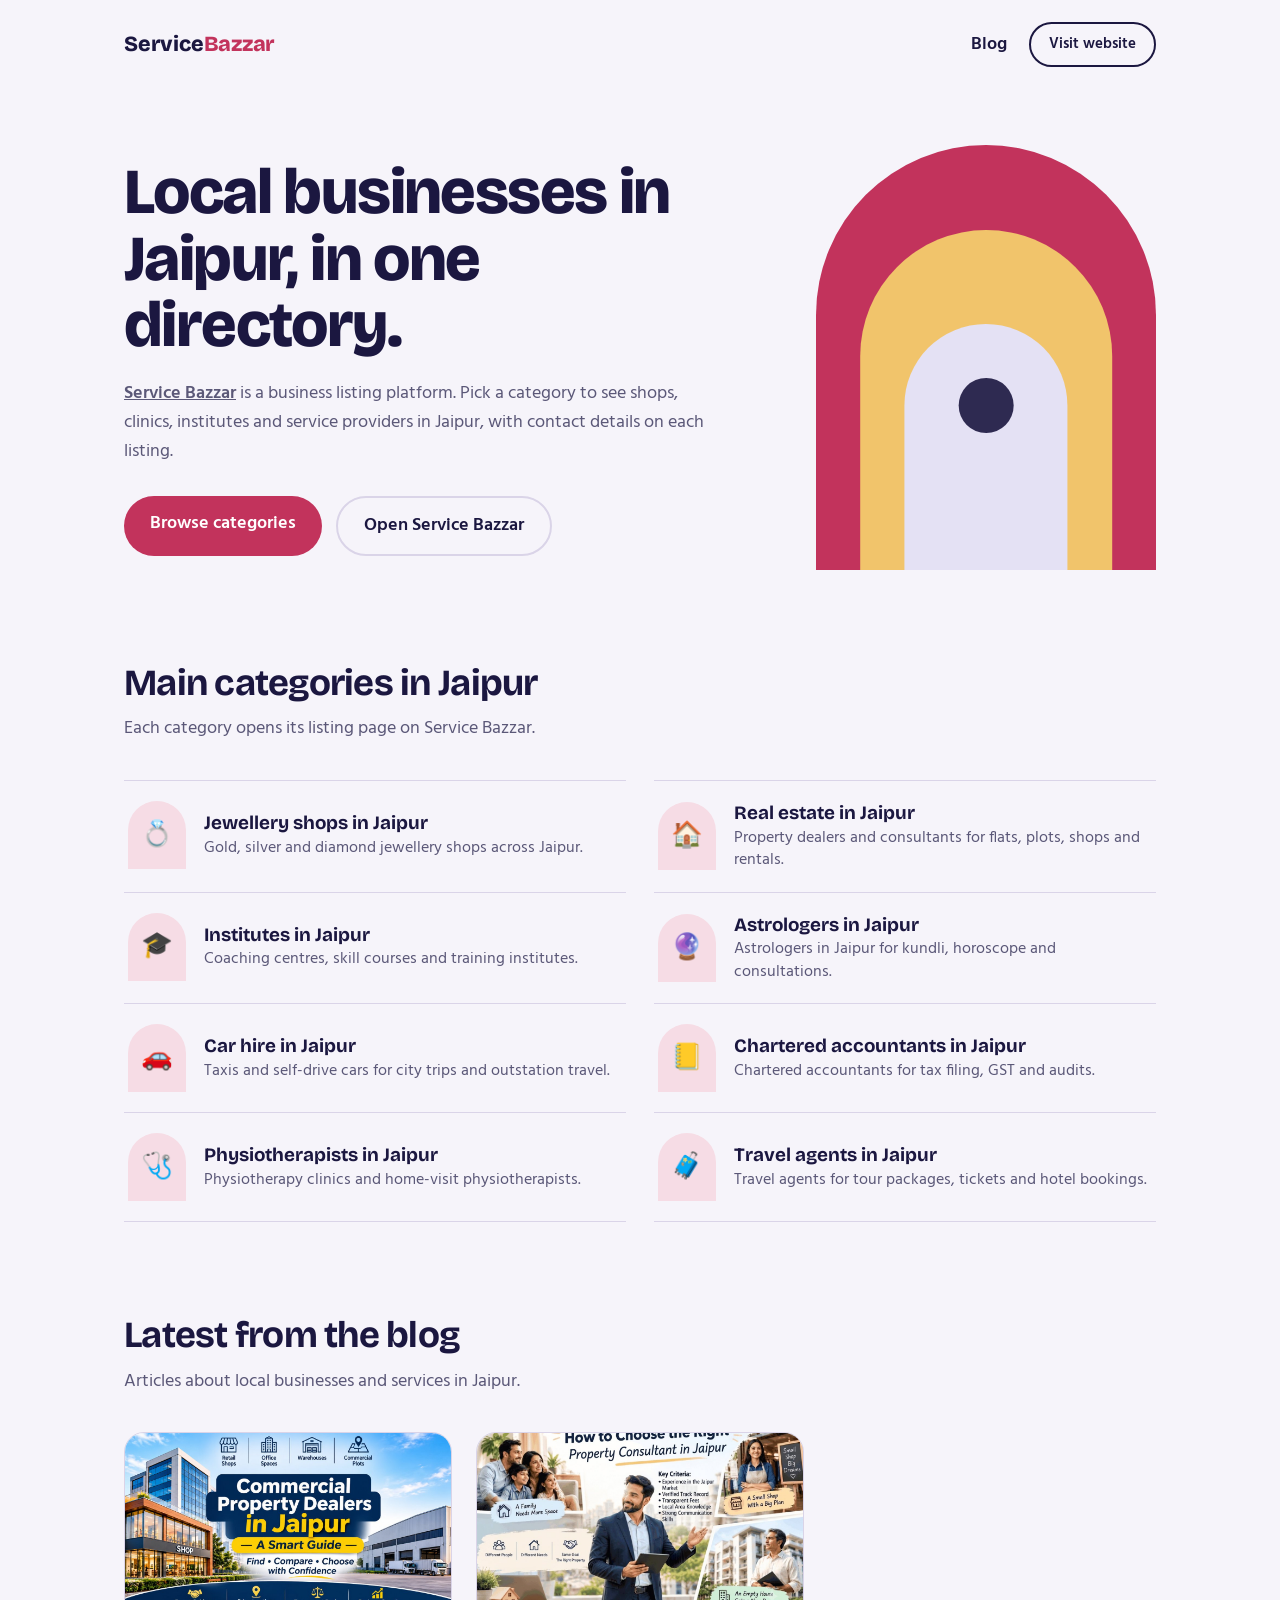
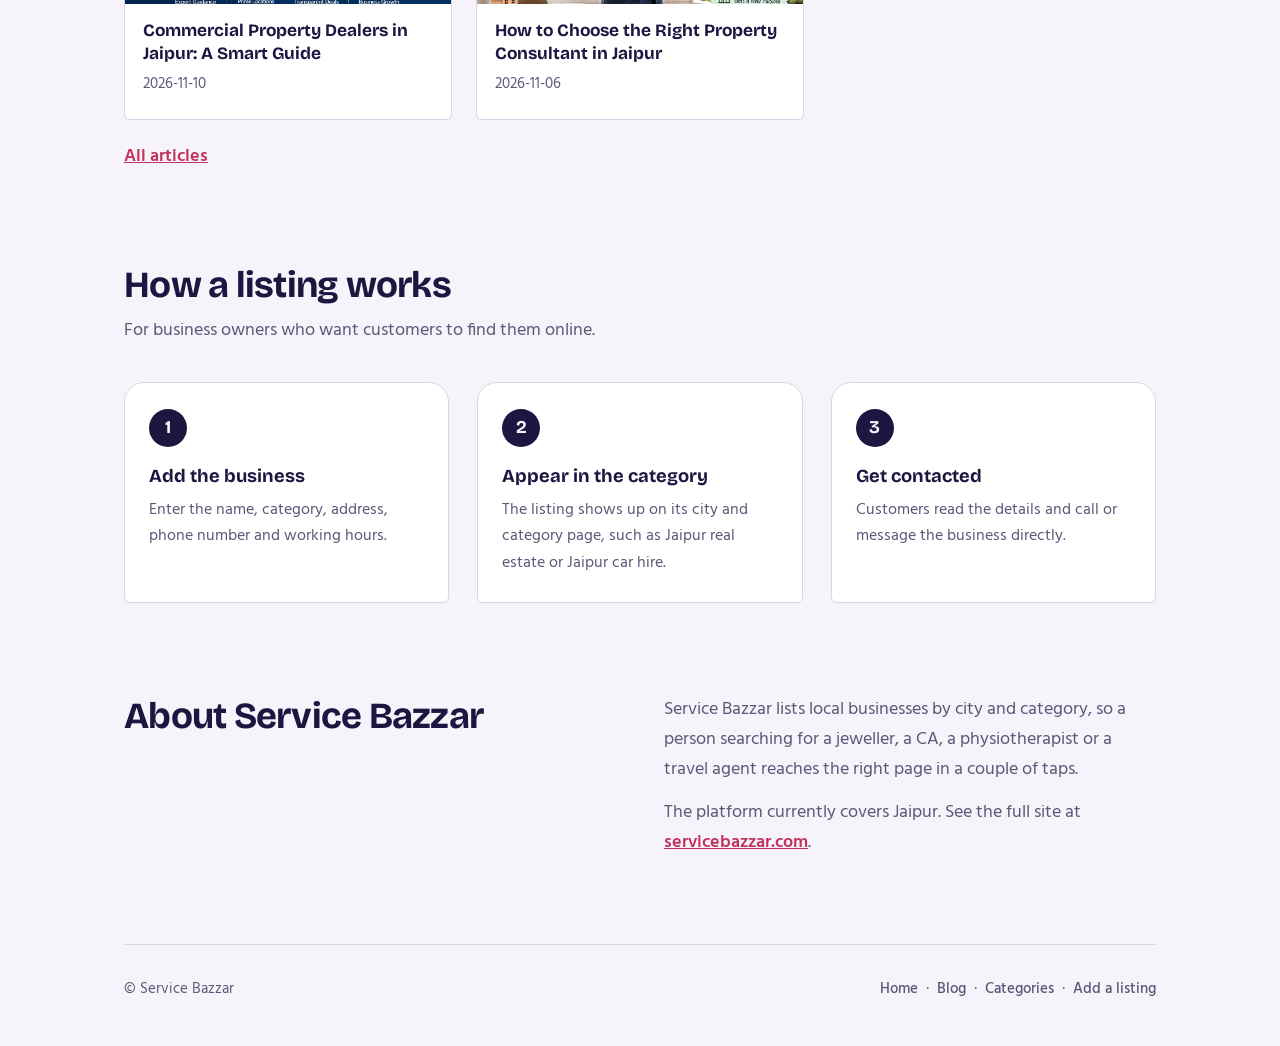
==== commit b6631302: "Update index.html" ====
--- a/index.html
+++ b/index.html
@@ -59,7 +59,7 @@
           "@type": "ListItem",
           "position": 6,
           "name": "Chartered accountants in Jaipur",
-          "url": "https://www.servicebazzar.com/jaipur/chartered--caccountanta"
+          "url": "https://www.servicebazzar.com/jaipur/chartered-accountant-ca"
         },
         {
           "@type": "ListItem",
@@ -219,7 +219,7 @@
         <span class="arch" aria-hidden="true">🚗</span>
         <span class="tile-text"><strong>Car hire in Jaipur</strong><span>Taxis and self-drive cars for city trips and outstation travel.</span></span>
       </a></li>
-      <li><a class="tile" href="https://www.servicebazzar.com/jaipur/chartered--caccountanta">
+      <li><a class="tile" href="https://www.servicebazzar.com/jaipur/chartered-accountant-ca">
         <span class="arch" aria-hidden="true">📒</span>
         <span class="tile-text"><strong>Chartered accountants in Jaipur</strong><span>Chartered accountants for tax filing, GST and audits.</span></span>
       </a></li>
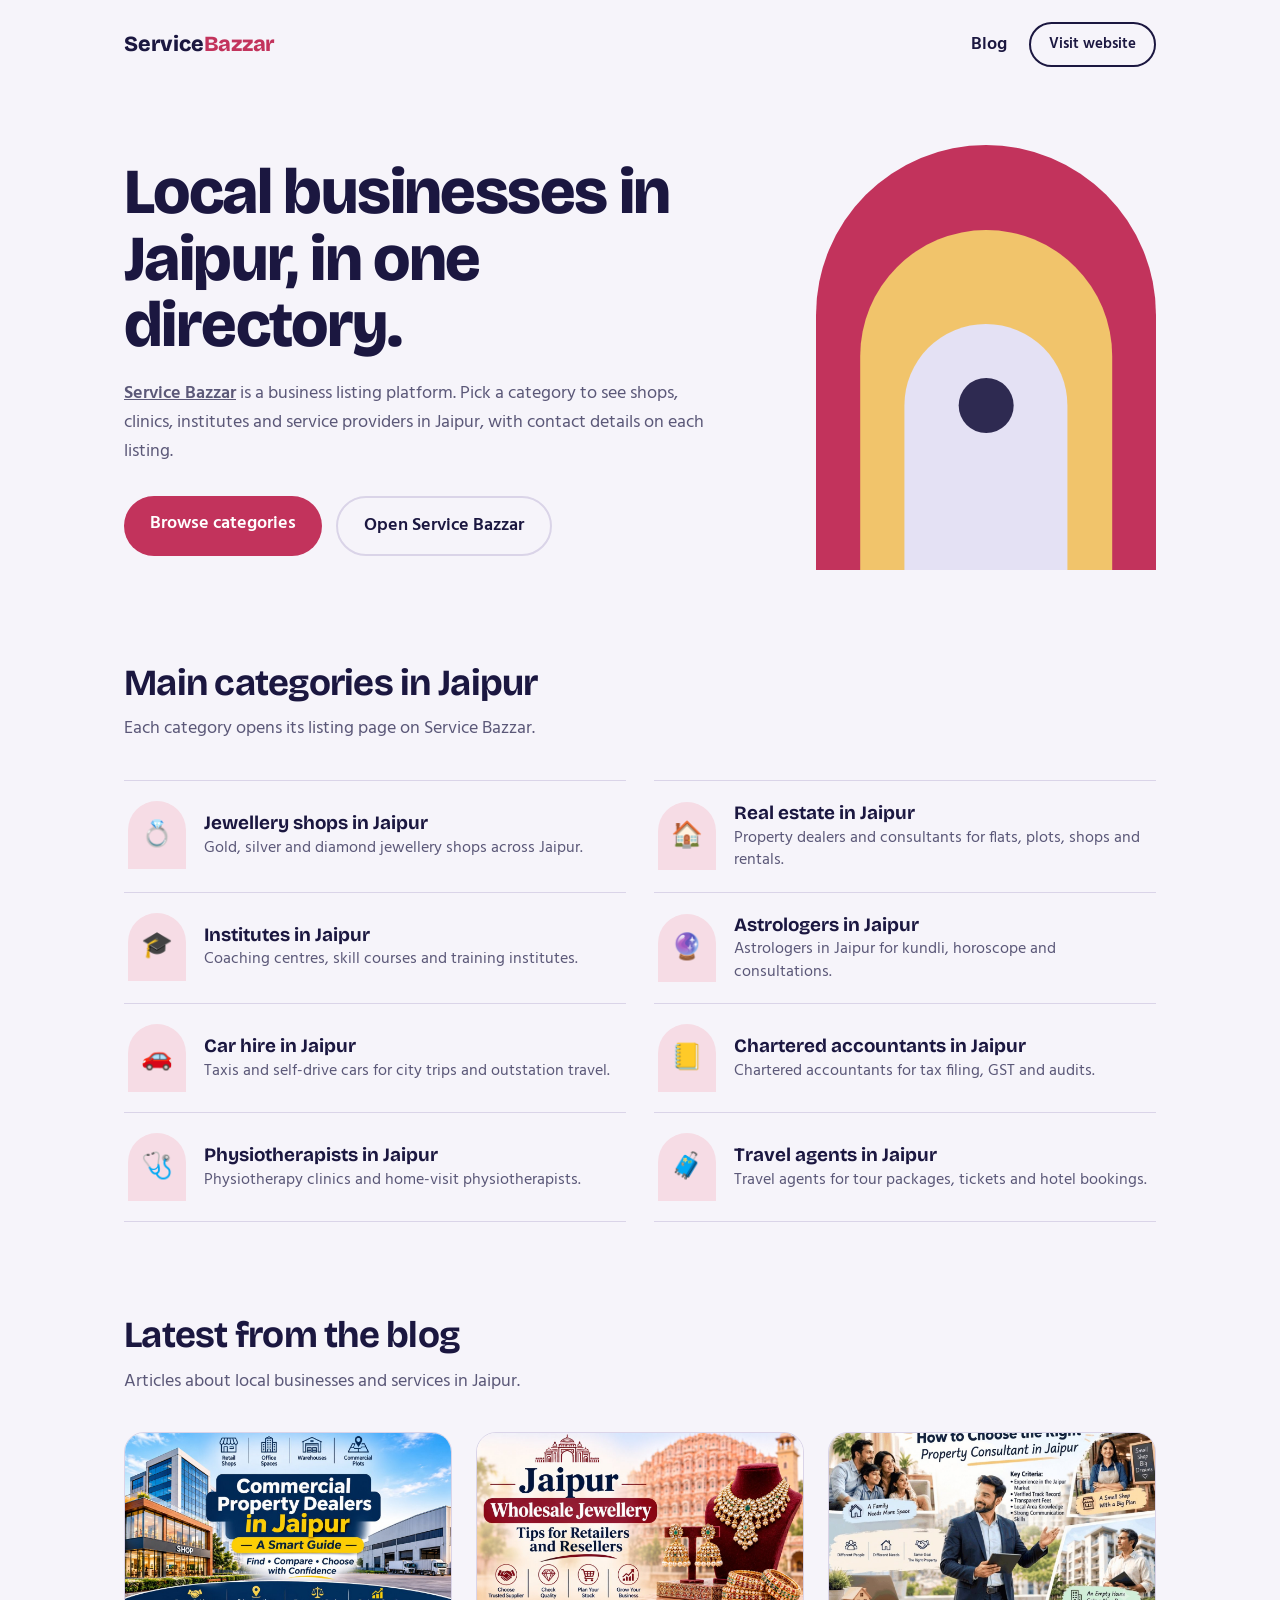
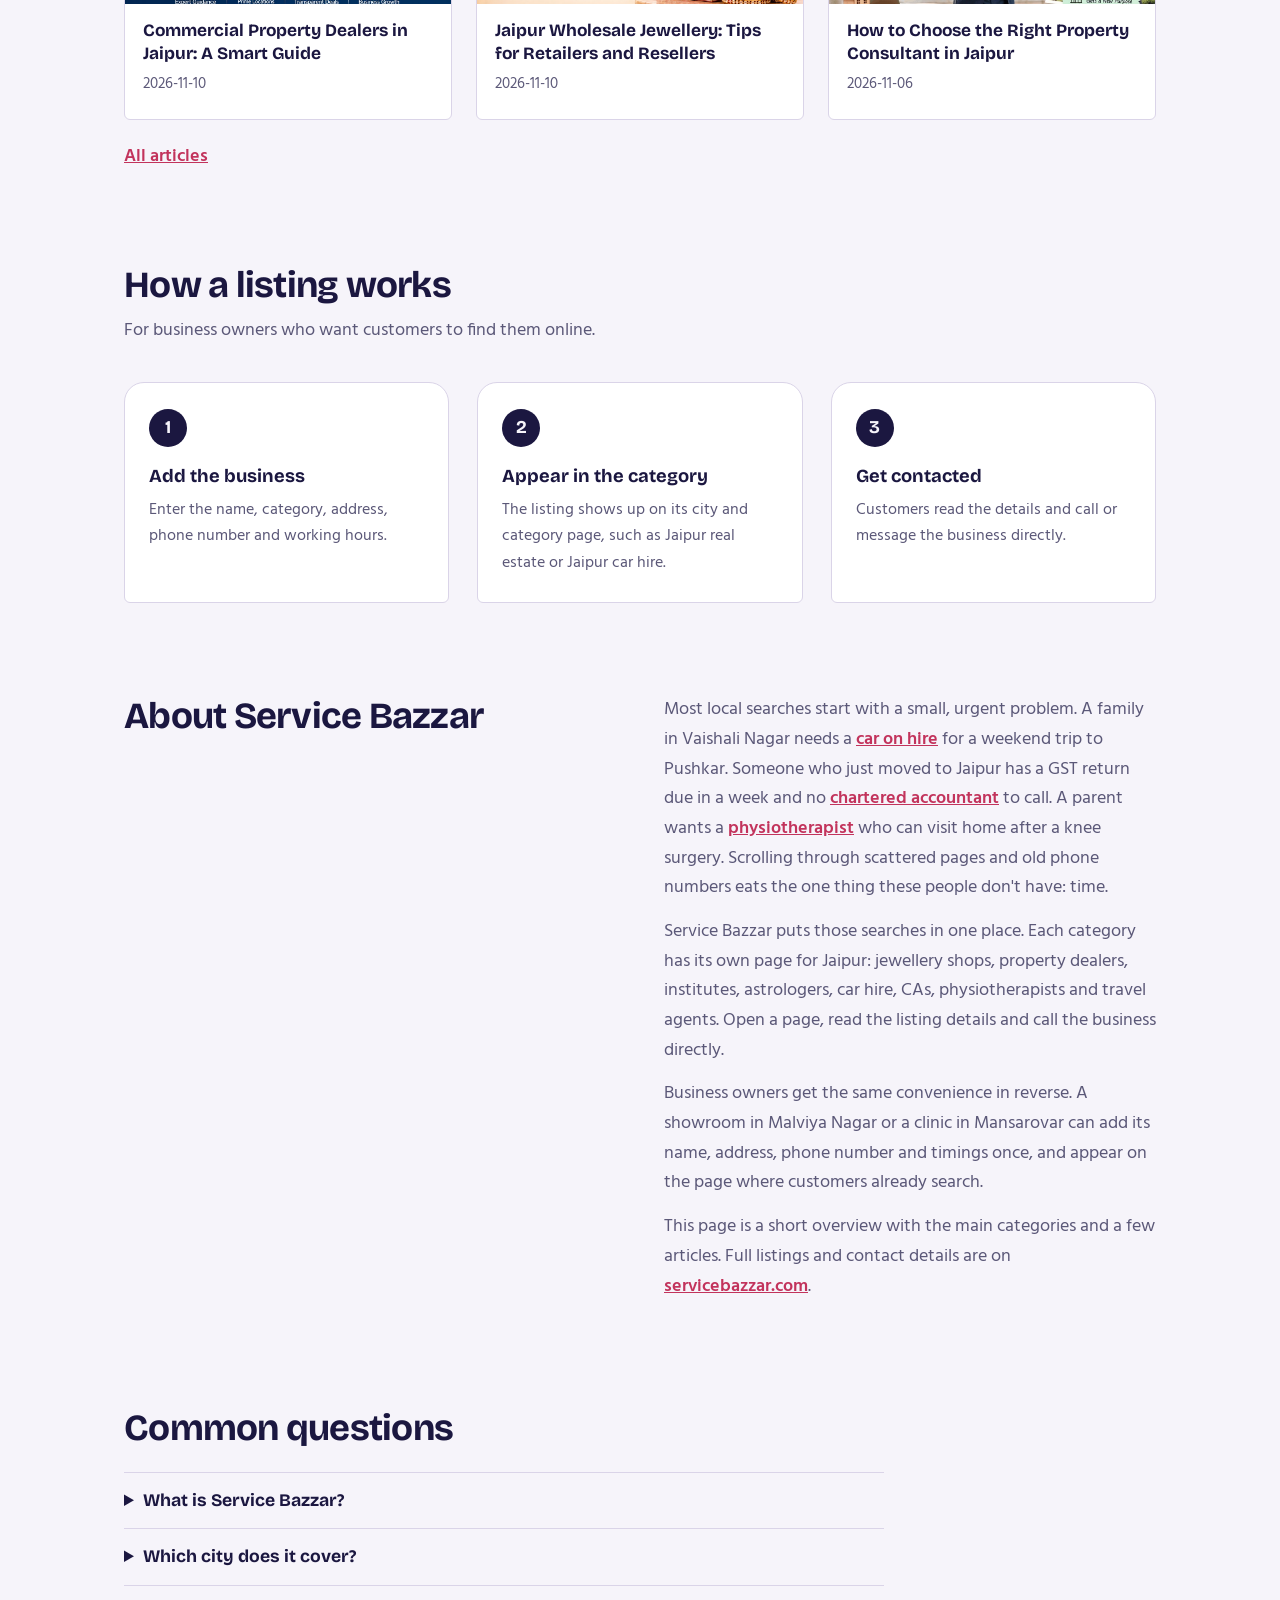
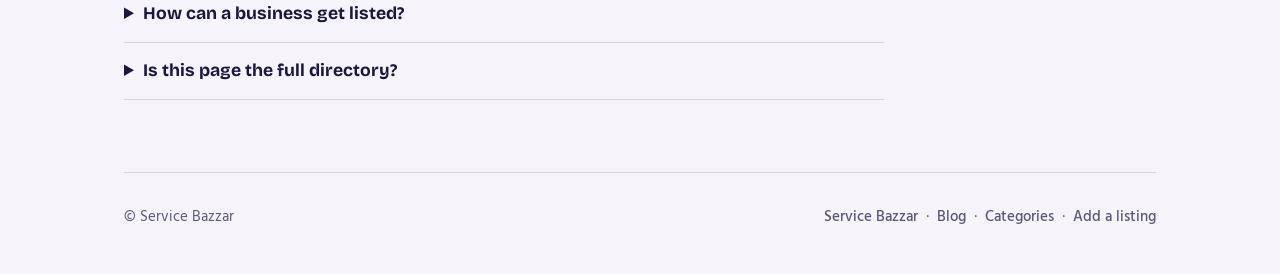
==== commit f9a5afe6: "Update index.html" ====
--- a/index.html
+++ b/index.html
@@ -4,10 +4,14 @@
 <meta charset="utf-8">
 <meta name="viewport" content="width=device-width, initial-scale=1, viewport-fit=cover">
 <title>Service Bazzar – Business directory for Jaipur</title>
-<meta name="description" content="Service Bazzar is a local business directory. Browse Jaipur categories such as jewellery shops, real estate, institutes, astrologers, car hire, chartered accountants, physiotherapists and travel agents.">
+<meta name="description" content="Browse Jaipur business categories: jewellery shops, real estate, institutes, astrologers, car hire, CAs, physiotherapists and travel agents.">
 <link rel="canonical" href="https://servicebazzar09.github.io/servicebazzar09/">
 <meta property="og:title" content="Service Bazzar – Business directory for Jaipur">
-<meta property="og:description" content="Browse local business categories in Jaipur and add your own listing.">
+<meta property="og:description" content="Browse Jaipur business categories: jewellery shops, real estate, institutes, astrologers, car hire, CAs, physiotherapists and travel agents.">
+<meta property="og:url" content="https://servicebazzar09.github.io/servicebazzar09/">
+<meta name="twitter:card" content="summary">
+<meta name="twitter:title" content="Service Bazzar – Business directory for Jaipur">
+<meta name="twitter:description" content="Browse Jaipur business categories: jewellery shops, real estate, institutes, astrologers, car hire, CAs, physiotherapists and travel agents.">
 <meta property="og:type" content="website">
 <link rel="preconnect" href="https://fonts.googleapis.com">
 <link rel="preconnect" href="https://fonts.gstatic.com" crossorigin>
@@ -72,6 +76,43 @@
           "position": 8,
           "name": "Travel agents in Jaipur",
           "url": "https://www.servicebazzar.com/jaipur/travel-agent"
+        }
+      ]
+    },
+    {
+      "@type": "FAQPage",
+      "mainEntity": [
+        {
+          "@type": "Question",
+          "name": "What is Service Bazzar?",
+          "acceptedAnswer": {
+            "@type": "Answer",
+            "text": "Service Bazzar is a local business directory. People open a category for their city, read the listings and contact the business directly, and businesses add listings so customers can reach them."
+          }
+        },
+        {
+          "@type": "Question",
+          "name": "Which city does it cover?",
+          "acceptedAnswer": {
+            "@type": "Answer",
+            "text": "Jaipur at the moment. The categories on this page are jewellery shops, real estate, institutes, astrologers, car hire, chartered accountants, physiotherapists and travel agents."
+          }
+        },
+        {
+          "@type": "Question",
+          "name": "How can a business get listed?",
+          "acceptedAnswer": {
+            "@type": "Answer",
+            "text": "Open servicebazzar.com and create a listing with the business name, category, address, phone number and working hours. The listing then appears on its city and category page."
+          }
+        },
+        {
+          "@type": "Question",
+          "name": "Is this page the full directory?",
+          "acceptedAnswer": {
+            "@type": "Answer",
+            "text": "No. This page is an overview with links to each category. The full listings and contact details are on servicebazzar.com."
+          }
         }
       ]
     }
@@ -154,6 +195,11 @@
 .steps h3{font-family:var(--head);font-size:1.15rem;margin:0 0 6px}
 .steps p{margin:0;color:var(--muted);font-size:1rem}
 
+.faq{max-width:760px;margin-top:22px}
+.faq details{border-top:1px solid var(--line);padding:16px 0}
+.faq details:last-child{border-bottom:1px solid var(--line)}
+.faq summary{cursor:pointer;font-family:var(--head);font-weight:700;font-size:1.1rem;line-height:1.35}
+.faq details p{margin:10px 0 0;color:var(--muted)}
 .about{display:grid;grid-template-columns:1fr 1fr;gap:48px}
 .about p{margin:0 0 14px;color:var(--muted)}
 .about a{color:var(--rose);font-weight:600}
@@ -255,9 +301,21 @@
       <div class="about">
         <div><h2>About Service Bazzar</h2></div>
         <div>
-          <p>Service Bazzar lists local businesses by city and category, so a person searching for a jeweller, a CA, a physiotherapist or a travel agent reaches the right page in a couple of taps.</p>
-          <p>The platform currently covers Jaipur. See the full site at <a href="https://www.servicebazzar.com/">servicebazzar.com</a>.</p>
+          <p>Most local searches start with a small, urgent problem. A family in Vaishali Nagar needs a <a href="https://www.servicebazzar.com/jaipur/car-hire">car on hire</a> for a weekend trip to Pushkar. Someone who just moved to Jaipur has a GST return due in a week and no <a href="https://www.servicebazzar.com/jaipur/chartered-accountant-ca">chartered accountant</a> to call. A parent wants a <a href="https://www.servicebazzar.com/jaipur/physiotherapists">physiotherapist</a> who can visit home after a knee surgery. Scrolling through scattered pages and old phone numbers eats the one thing these people don't have: time.</p>
+          <p>Service Bazzar puts those searches in one place. Each category has its own page for Jaipur: jewellery shops, property dealers, institutes, astrologers, car hire, CAs, physiotherapists and travel agents. Open a page, read the listing details and call the business directly.</p>
+          <p>Business owners get the same convenience in reverse. A showroom in Malviya Nagar or a clinic in Mansarovar can add its name, address, phone number and timings once, and appear on the page where customers already search.</p>
+          <p>This page is a short overview with the main categories and a few articles. Full listings and contact details are on <a href="https://www.servicebazzar.com/">servicebazzar.com</a>.</p>
         </div>
+      </div>
+    </section>
+
+    <section id="faq">
+      <h2>Common questions</h2>
+      <div class="faq">
+        <details><summary>What is Service Bazzar?</summary><p>Service Bazzar is a local business directory. People open a category for their city, read the listings and contact the business directly, and businesses add listings so customers can reach them.</p></details>
+        <details><summary>Which city does it cover?</summary><p>Jaipur at the moment. The categories on this page are jewellery shops, real estate, institutes, astrologers, car hire, chartered accountants, physiotherapists and travel agents.</p></details>
+        <details><summary>How can a business get listed?</summary><p>Open servicebazzar.com and create a listing with the business name, category, address, phone number and working hours. The listing then appears on its city and category page.</p></details>
+        <details><summary>Is this page the full directory?</summary><p>No. This page is an overview with links to each category. The full listings and contact details are on servicebazzar.com.</p></details>
       </div>
     </section>
   </main>
@@ -265,7 +323,7 @@
   <footer>
     <div class="row">
       <span>© Service Bazzar</span>
-      <nav aria-label="Footer"><a href="https://www.servicebazzar.com/">Home</a> &nbsp;·&nbsp; <a href="blog/">Blog</a> &nbsp;·&nbsp; <a href="#categories">Categories</a> &nbsp;·&nbsp; <a href="#how">Add a listing</a></nav>
+      <nav aria-label="Footer"><a href="https://www.servicebazzar.com/">Service Bazzar</a> &nbsp;·&nbsp; <a href="blog/">Blog</a> &nbsp;·&nbsp; <a href="#categories">Categories</a> &nbsp;·&nbsp; <a href="#how">Add a listing</a></nav>
     </div>
   </footer>
 </div>
